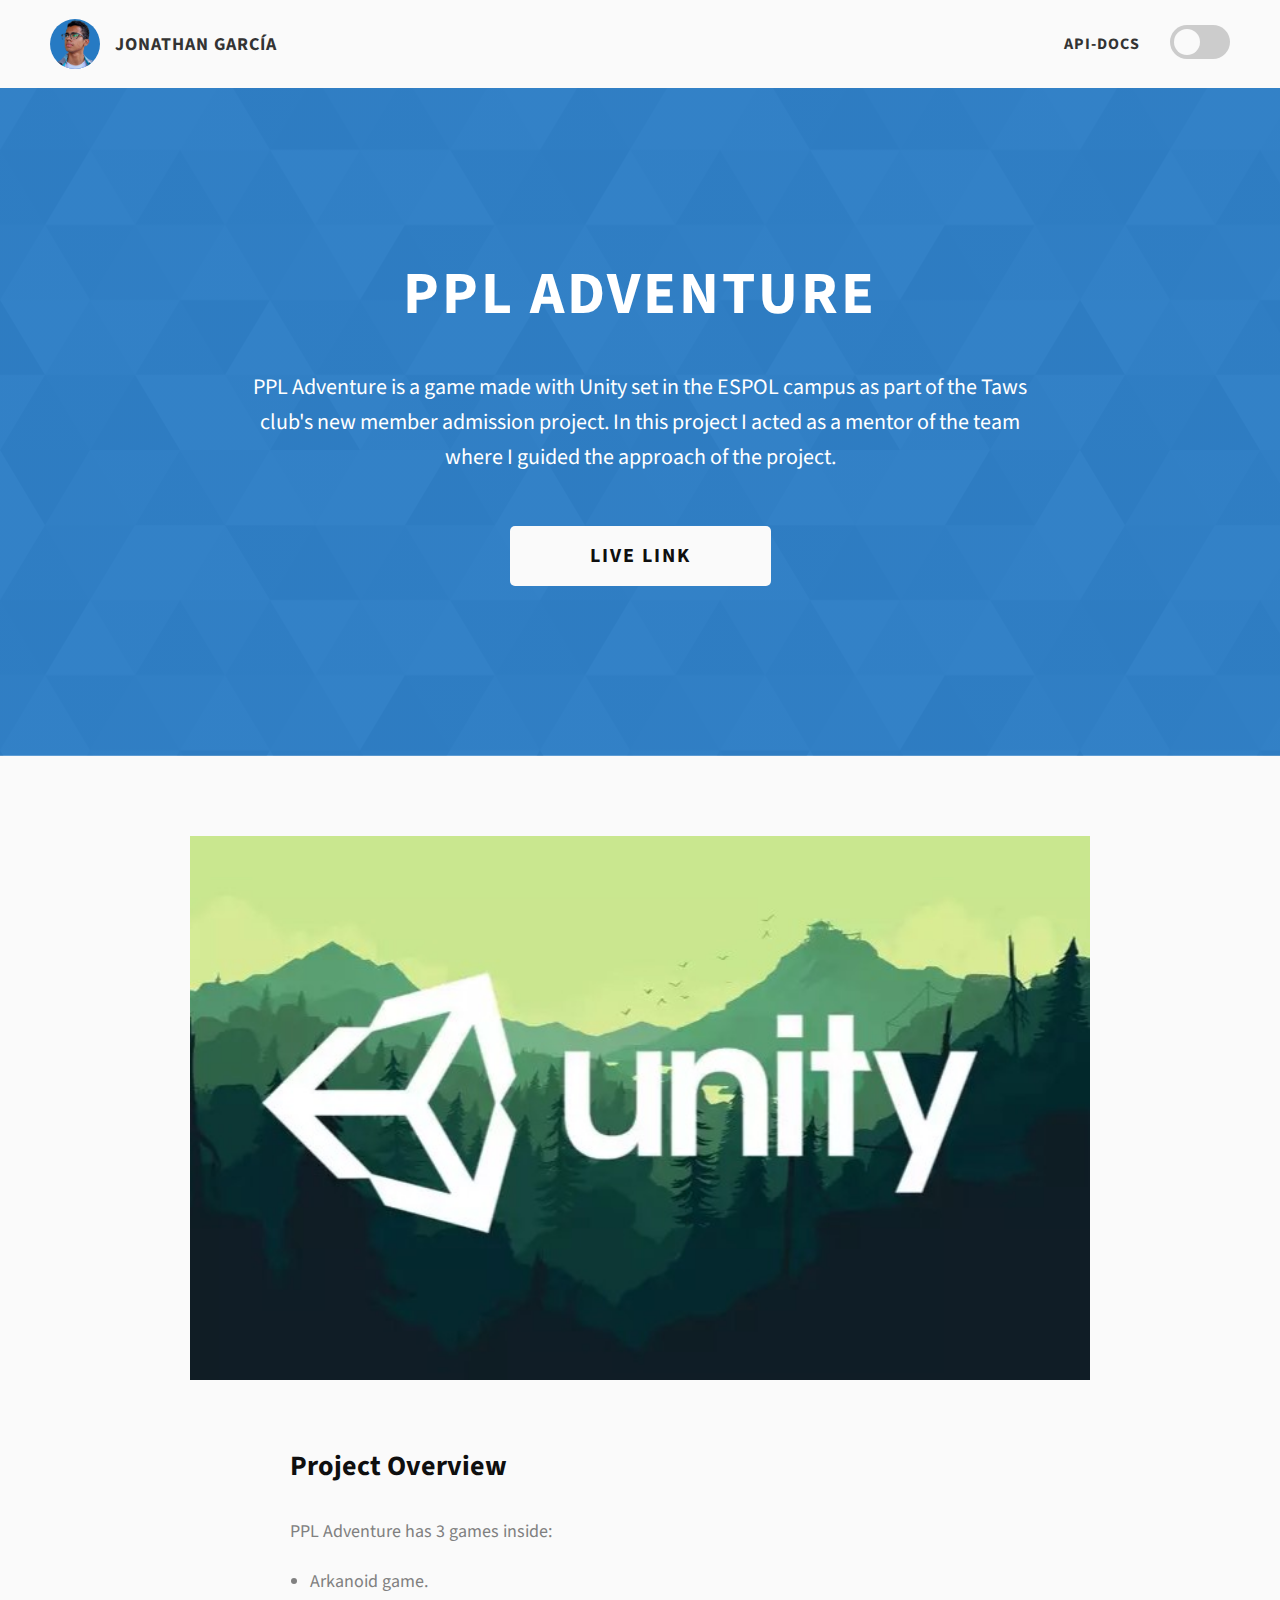
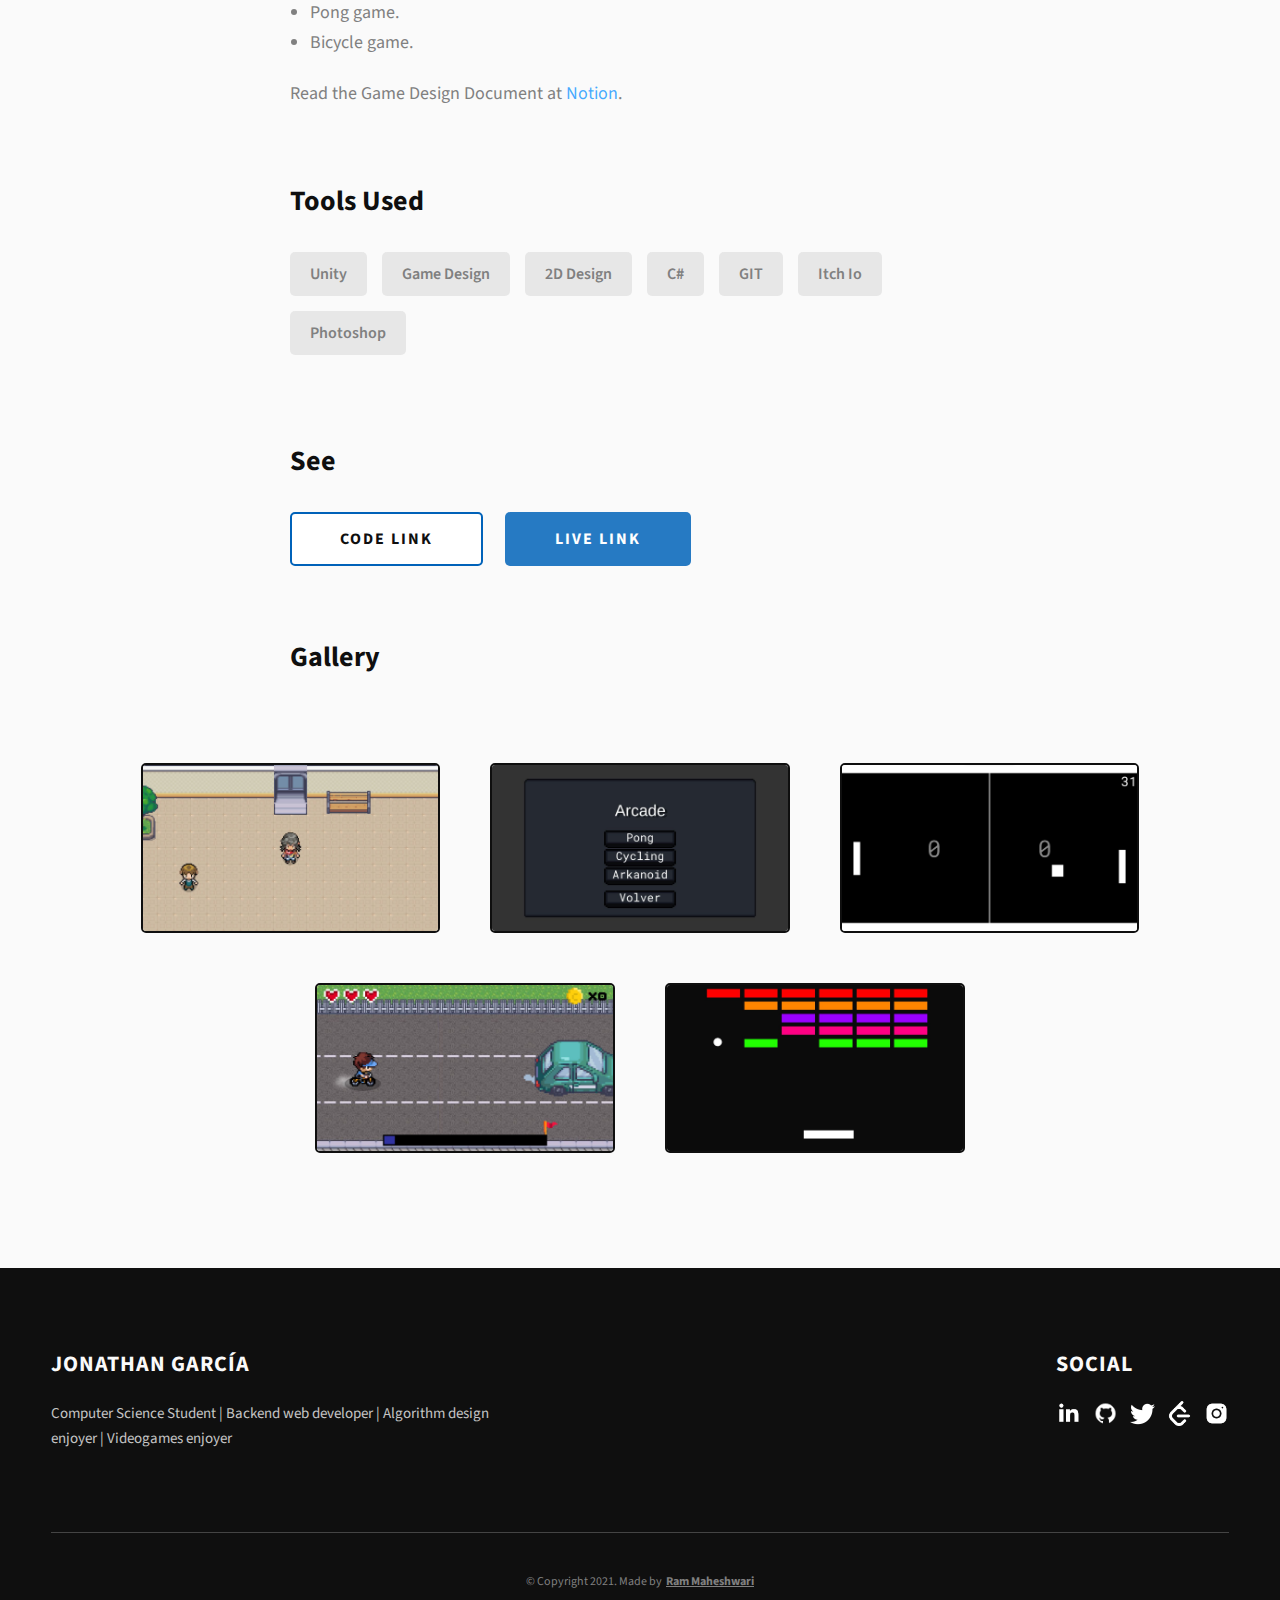
==== views/ppl-adventure.html @ 0473b44c "Added projects" ====
<!DOCTYPE html>
<html lang="en">

<head>
  <meta charset="UTF-8" />
  <meta name="viewport" content="width=device-width, initial-scale=1.0" />
  <meta http-equiv="X-UA-Compatible" content="ie=edge" />
  <title>PPL Adventure</title>
  <meta name="description" content="Case study page of PPL Adventure" />
  <link rel="icon" href="../assets/icons/page-icon.png" type="image/icon type">

  <link rel="stylesheet" href="../css/style.css" />

  <link rel="preconnect" href="https://fonts.googleapis.com" />
  <link rel="preconnect" href="https://fonts.gstatic.com" crossorigin />
  <link href="https://fonts.googleapis.com/css2?family=Source+Sans+Pro:wght@400;600;700;900&display=swap"
    rel="stylesheet" />
</head>

<body class="body-scroll">
  <header class="header">
    <div class="header__content">
      <div class="header__logo-container">
        <div class="header__logo-img-cont">
          <img src="../assets/png/perfil.png" alt="Logo Image" class="header__logo-img" />
        </div>
        <span class="header__logo-sub">Jonathan García</span>
      </div>
      <div class="header__main">
        <ul class="header__links">
          <li class="header__link-wrapper">
            <a href="../index.html" class="header__link"> API-Docs </a>
          </li>
          <li class="header__link-wrapper">
            <label class="theme-switch" for="checkbox">
              <input type="checkbox" id="checkbox" />
              <div class="slider round"></div>
            </label>
          </li>
        </ul>
        <div class="header__main-ham-menu-cont">
          <img src="ppl-adventure.html./assets/svg/ham-menu.svg" alt="hamburger menu" class="header__main-ham-menu" />
          <img src="ppl-adventure.html./assets/svg/ham-menu-close.svg" alt="hamburger menu close"
            class="header__main-ham-menu-close d-none" />
        </div>
      </div>
    </div>
    <div class="header__sm-menu">
      <div class="header__sm-menu-content">
        <ul class="header__sm-menu-links">
          <li class="header__sm-menu-link">
            <a href="ppl-adventure.html./index.html"> API-Docs </a>
          </li>

          <li class="">
            <div class="header__sm-menu-toggle">
              <label class="theme-switch" for="checkbox">
                <input type="checkbox" id="checkbox" />
                <div class="slider round"></div>
              </label>
            </div>
          </li>
        </ul>
      </div>
    </div>
  </header>
  <section class="project-cs-hero">
    <div class="project-cs-hero__content">
      <h1 class="heading-primary">PPL Adventure</h1>
      <div class="project-cs-hero__info">
        <p class="text-primary">
          PPL Adventure is a game made with Unity set in the ESPOL campus
          as part of the Taws club's new member admission project. In this
          project I acted as a mentor of the team where I guided the approach of the project.
        </p>
      </div>
      <div class="project-cs-hero__cta">
        <a href="https://elpitagoras.itch.io/ppl-adventure" class="btn btn--bg" target="_blank">Live Link</a>
      </div>
    </div>
  </section>
  <section class="project-details">
    <div class="main-container">
      <div class="project-details__content">
        <div class="project-details__showcase-img-cont">
          <img src="../assets/projects-imgs/unity.jpg" alt="Project Image" class="project-details__showcase-img" />
        </div>
        <div class="project-details__content-main">
          <div class="project-details__desc">
            <h3 class="project-details__content-title">Project Overview</h3>
            <p class="project-details__desc-para">
              PPL Adventure has 3 games inside:
            </p>
            <ul class="project-details__desc-para">
              <li>Arkanoid game.</li>
              <li>Pong game.</li>
              <li>Bicycle game.</li>
            </ul>
            <p class="project-details__desc-para">
              Read the Game Design Document at <a
                href="https://pitagoras.notion.site/Videojuego-en-Unity-b7e32dd5b83f4e34993fce6c4bf59547"
                target="_blank">Notion</a>.
            </p>
          </div>
          <div class="project-details__tools-used">
            <h3 class="project-details__content-title">Tools Used</h3>
            <div class="skills">
              <div class="skills__skill">Unity</div>
              <div class="skills__skill">Game Design</div>
              <div class="skills__skill">2D Design</div>
              <div class="skills__skill">C#</div>
              <div class="skills__skill">GIT</div>
              <div class="skills__skill">Itch Io</div>
              <div class="skills__skill">Photoshop</div>
            </div>
          </div>
          <div class="project-details__links">
            <h3 class="project-details__content-title">See</h3>
            <a href="https://github.com/Taws-Espol/PreTawsG5-Unity"
              class="btn btn--med btn--theme-inv project-details__links-btn" target="_blank">Code Link</a>
            <a href="https://elpitagoras.itch.io/ppl-adventure"
              class="btn btn--med btn--theme project-details__links-btn" target="_blank">Live Link</a>
          </div>
          <h3 class="project-details__content-title">Gallery</h3>
        </div>
      </div>
      <div class="project-details__gallery">
        <div class="gallery">
          <img class="gallery__photo" src="../assets/projects-imgs/ppl-1.jpg" alt="ER Schema" loading="lazy">
          <img class="gallery__photo" src="../assets/projects-imgs/ppl-2.jpg" alt="ER Schema" loading="lazy">
          <img class="gallery__photo" src="../assets/projects-imgs/ppl-3.jpg" alt="ER Schema" loading="lazy">
          <img class="gallery__photo" src="../assets/projects-imgs/ppl-4.jpg" alt="ER Schema" loading="lazy">
          <img class="gallery__photo" src="../assets/projects-imgs/ppl-5.jpg" alt="ER Schema" loading="lazy">
        </div>
      </div>
    </div>
  </section>
  <footer class="main-footer">
    <div class="main-container">
      <div class="main-footer__upper">
        <div class="main-footer__row main-footer__row-1">
          <h2 class="heading heading-sm main-footer__heading-sm">
            <span>Social</span>
          </h2>
          <div class="main-footer__social-cont">
            <a target="_blank" rel="noreferrer" href="https://www.linkedin.com/in/jonathan-garcia-elpi/">
              <img class="main-footer__icon" src="../assets/png/linkedin-ico.png" alt="icon" />
            </a>
            <a target="_blank" rel="noreferrer" href="https://github.com/ElPitagoras14">
              <img class="main-footer__icon" src="../assets/png/github-ico.png" alt="icon" />
            </a>
            <a target="_blank" rel="noreferrer" href="https://twitter.com/ElPitagoras14">
              <img class="main-footer__icon" src="../assets/png/twitter-ico.png" alt="icon" />
            </a>
            <a target="_blank" rel="noreferrer" href="https://leetcode.com/ElPitagoras14/">
              <img class="main-footer__icon" src="../assets/png/leetcode-ico.png" alt="icon" />
            </a>
            <a target="_blank" rel="noreferrer" href="https://www.instagram.com/_afjhony/">
              <img class="main-footer__icon main-footer__icon--mr-none" src="../assets/png/insta-ico.png" alt="icon" />
            </a>
          </div>
        </div>
        <div class="main-footer__row main-footer__row-2">
          <h4 class="heading heading-sm text-lt">Jonathan García</h4>
          <p class="main-footer__short-desc">
            Computer Science Student | Backend web developer | Algorithm design enjoyer | Videogames enjoyer
          </p>
        </div>
      </div>

      <div class="main-footer__lower">
        &copy; Copyright 2021. Made by
        <a rel="noreferrer" target="_blank" href="https://rammaheshwari.com">Ram Maheshwari</a>
      </div>
    </div>
  </footer>
  <script src="../js/index.js"></script>
</body>

</html>
---- css/style.css ----
/*
0 - 600px:      Phone
600 - 900px:    Tablet portrait
900 - 1200px:   Tablet landscape
[1200 - 1800] is where our normal styles apply
1800px + :      Big desktop
$breakpoint arguement choices:
- phone
- tab-port
- tab-land
- big-desktop

Inside media queries 1em is always 16px i.e 1em = 16px at every screen size only inside media queries
*/

:root {
  --bg-color-1: #fafafa;
  --bg-color-2: #fafafa;

  --footer-bg: #0f0f0f;
  --text-footer-color: #fafafa;
  --text-footer-desc-color: #fafafac8;

  --text-color-1: #0f0f0f;
  --text-color-2: #808080;
  --text-btn-color: #ffffff;
  --text-header-color: #ffffff;
  --text-contact-color: #666666;
  --text-link-color: #333333;

  --operative-color: #0063b9d9;
  --link-hover: #269affd9;

  --gradient-left: #0062b9cc;
  --gradient-right: #0062b9cc;

  --enfasis-1: #ffffff3d;
  --enfasis-2: #99999933;
  --enfasis-3: #ffffff;

  --scroll-bar: #fafafa;
  --btn-border: #0062b9;
}

[data-theme="dark"] {
  --bg-color-1: #0f0f0f;
  --bg-color-2: #131313;

  --text-color-1: #fafafa;
  --text-color-2: #fafafac8;
  --text-btn-color: #fafafa;
  --text-header-color: #ffffff;
  --text-contact-color: #fafafac8;
  --text-link-color: #fafafa;

  --operative-color: #0063b9e0;
  --link-hover: #269affd9;

  --gradient-left: #075192c8;
  --gradient-right: #075192c8;

  --enfasis-1: #ffffff3d;
  --enfasis-2: #ffffff29;
  --enfasis-3: #ffffff14;

  --scroll-bar: #0f0f0f;
  --btn-border: #ffffff14;
}


*,
*::after,
*::before {
  margin: 0;
  padding: 0;
  box-sizing: inherit;
  font-family: inherit;
}

html {
  font-size: 62.5%;
  scroll-behavior: smooth;
}

@media only screen and (max-width: 75em) {
  html {
    font-size: 59%;
  }
}

@media only screen and (max-width: 56.25em) {
  html {
    font-size: 56%;
  }
}

@media only screen and (min-width: 112.5em) {
  html {
    font-size: 65%;
  }
}


body {
  color: var(--text-color-1);
  box-sizing: border-box;
  position: relative;
  line-height: 1.5;
  font-family: sans-serif;
  overflow-x: hidden;
  overflow-y: scroll;
  font-family: 'Source Sans Pro', sans-serif;
}

a {
  text-decoration: none;
  color: inherit;
}

li {
  list-style: none;
}

input:focus,
button:focus,
a:focus,
textarea:focus {
  outline: none;
}

button {
  border: none;
  cursor: pointer;
}

textarea {
  resize: none;
}

.body-scroll::-webkit-scrollbar {
  width: 5px;
}

.body-scroll::-webkit-scrollbar-track {
  -webkit-box-shadow: inset 10px 10px 8px var(--scroll-bar);
}

.body-scroll::-webkit-scrollbar-thumb {
  background-color: var(--operative-color);
}

.heading-primary {
  color: var(--text-header-color);
  font-size: 6rem;
  text-transform: uppercase;
  letter-spacing: 3px;
  text-align: center;
}

@media only screen and (max-width: 37.5em) {
  .heading-primary {
    font-size: 4.5rem;
  }
}

.heading-sec__mb-bg {
  margin-bottom: 11rem;
}

@media only screen and (max-width: 56.25em) {
  .heading-sec__mb-bg {
    margin-bottom: 8rem;
  }
}

.heading-sec__mb-med {
  margin-bottom: 9rem;
}

@media only screen and (max-width: 56.25em) {
  .heading-sec__mb-med {
    margin-bottom: 8rem;
  }
}

.heading-sec__main {
  display: block;
  font-size: 4rem;
  text-transform: uppercase;
  letter-spacing: 1px;
  letter-spacing: 3px;
  text-align: center;
  margin-bottom: 3.5rem;
  position: relative;
}

.heading-sec__main--lt {
  color: var(--text-header-color);
}

.heading-sec__main--lt::after {
  content: '';
  background: var(--bg-color-2) !important;
}

.heading-sec__main::after {
  content: '';
  position: absolute;
  top: calc(100% + 1.5rem);
  height: 5px;
  width: 3rem;
  background: var(--operative-color);
  left: 50%;
  transform: translateX(-50%);
  border-radius: 5px;
}

@media only screen and (max-width: 37.5em) {
  .heading-sec__main::after {
    top: calc(100% + 1.2rem);
  }
}

.heading-sec__sub {
  display: block;
  text-align: center;
  color: var(--text-color-2);
  font-size: 2rem;
  font-weight: 500;
  max-width: 80rem;
  margin: auto;
  line-height: 1.6;
}

@media only screen and (max-width: 37.5em) {
  .heading-sec__sub {
    font-size: 1.8rem;
  }
}

.heading-sec__sub--lt {
  color: var(--text-header-color);
}

.heading-sm {
  font-size: 2.2rem;
  text-transform: uppercase;
  letter-spacing: 1px;
}

.main-container {
  max-width: 120rem;
  margin: auto;
  width: 92%;
  padding: 0 0 3rem 0;
}

.btn {
  background: var(--bg-color-2);
  color: var(--text-color-1);
  text-transform: uppercase;
  letter-spacing: 2px;
  display: inline-block;
  font-weight: 700;
  border-radius: 5px;
  transition: transform .3s;
}

.btn:hover {
  transform: translateY(-3px);
}

.btn--bg {
  padding: 1.5rem 8rem;
  font-size: 2rem;
}

.btn--med {
  padding: 1.5rem 5rem;
  font-size: 1.6rem;
}

.btn--theme {
  background: var(--operative-color);
  color: var(--text-btn-color);
}

.btn--theme-inv {
  color: var(--text-color-1);
  background: var(--enfasis-3);
  border: 2px solid var(--btn-border);
  box-shadow: none;
  padding: calc(1.5rem - 2px) calc(5rem - 2px);
}

.sec-pad {
  padding: 6rem 0;
}

@media only screen and (max-width: 56.25em) {
  .sec-pad {
    padding: 8rem 0;
  }
}

.text-primary {
  color: var(--text-header-color);
  font-size: 2.2rem;
  text-align: center;
  width: 100%;
  line-height: 1.6;
}

@media only screen and (max-width: 37.5em) {
  .text-primary {
    font-size: 2rem;
  }
}

.d-none {
  display: none;
}

.home-hero {
  color: var(--bg-color-2);
  background: linear-gradient(to right, var(--gradient-left), var(--gradient-right)), url(../../assets/svg/common-bg.svg);
  background-position: center;
  height: 100vh;
  min-height: 80rem;
  max-height: 120rem;
  position: relative;
}

@media only screen and (max-width: 37.5em) {
  .home-hero {
    height: unset;
    min-height: unset;
  }
}

.home-hero__socials {
  position: absolute;
  top: 50%;
  border: 2px solid var(--enfasis-1);
  border-left: 2px solid var(--enfasis-1);
  transform: translateY(-50%);
}

@media only screen and (max-width: 56.25em) {
  .home-hero__socials {
    display: none;
  }
}

.home-hero__mouse-scroll-cont {
  position: absolute;
  bottom: 3%;
  left: 50%;
  transform: translateX(-50%);
}

@media only screen and (max-width: 37.5em) {
  .home-hero__mouse-scroll-cont {
    display: none;
  }
}

.home-hero__social {
  width: 5rem;
}

.home-hero__social-icon-link {
  width: 100%;
  display: block;
  padding: 1.2rem;
  border-bottom: 2px solid var(--enfasis-1);
  transition: background .3s;
}

.home-hero__social-icon-link:hover {
  background: rgba(248, 248, 248, 0.1);
}

.home-hero__social-icon-link--bd-none {
  border-bottom: 0;
}

.home-hero__social-icon {
  width: 100%;
}

.home-hero__content {
  position: absolute;
  top: 50%;
  left: 50%;
  transform: translate(-50%, -50%);
  max-width: 90rem;
  width: 92%;
}

@media only screen and (max-width: 37.5em) {
  .home-hero__content {
    padding: 19rem 0 13rem 0;
    margin: auto;
    position: static;
    transform: translate(0, 0);
  }
}

.home-hero__info {
  margin: 3rem auto 0 auto;
  max-width: 80rem;
}

.home-hero__cta {
  margin-top: 5rem;
  text-align: center;
}

.about {
  background: var(--bg-color-1);
  color: var(--text-color-1);
}

.about__content {
  display: grid;
  grid-template-columns: 1fr 1fr;
  grid-gap: 10rem;
}

@media only screen and (max-width: 56.25em) {
  .about__content {
    grid-template-columns: 1fr;
    grid-gap: 8rem;
  }
}

.about__content-title {
  font-weight: 700;
  font-size: 2.8rem;
  margin-bottom: 3rem;
}

@media only screen and (max-width: 37.5em) {
  .about__content-title {
    font-size: 2.4rem;
  }
}

.about__content-details-para {
  font-size: 1.8rem;
  color: var(--text-color-2);
  max-width: 60rem;
  line-height: 1.7;
  margin-bottom: 1rem;
}

.about__content-details-para--hl {
  font-weight: 700;
  margin: 0 3px;
}

.about__content-details-para:last-child {
  margin-bottom: 4rem;
}

.projects__row {
  border-radius: 5px;
  background-color: var(--bg-color-2);
  color: var(--text-color-1);
  display: grid;
  grid-template-columns: 1.5fr 1fr;
  grid-gap: 5rem;
  margin-bottom: 11rem;
}

.project-details {
  background-color: var(--bg-color-1);
}


@media only screen and (max-width: 56.25em) {
  .projects__row {
    grid-template-columns: 1fr;
    grid-gap: 2rem;
    margin-bottom: 8rem;
  }
}

@media only screen and (max-width: 56.25em) {
  .projects__row {
    text-align: center;
  }
}

.projects__row:last-child {
  margin-bottom: 0;
}

.projects__row-img-cont {
  overflow: hidden;
  background-color: #fafafa;
  border-radius: 5px;
}

.projects__row-img {
  width: 100%;
  display: block;
  object-fit: cover;
}

.projects__row-content {
  padding: 2rem 0;
  display: flex;
  justify-content: center;
  flex-direction: column;
  align-items: flex-start;
}

@media only screen and (max-width: 56.25em) {
  .projects__row-content {
    align-items: center;
  }
}

.projects__row-content-title {
  font-weight: 700;
  font-size: 2.8rem;
  margin-bottom: 2rem;
}

@media only screen and (max-width: 37.5em) {
  .projects__row-content-title {
    font-size: 2.4rem;
  }
}

.projects__row-content-desc {
  font-size: 1.8rem;
  color: var(--text-color-2);
  max-width: 60rem;
  line-height: 1.7;
  margin-bottom: 3rem;
  margin-right: 3rem;
}

@media only screen and (max-width: 37.5em) {
  .projects__row-content-desc {
    font-size: 1.7rem;
  }
}

@media only screen and (max-width: 56.25em) {
  .projects__row-content-desc {
    margin-right: 0rem;
  }
}

.contact {
  background: linear-gradient(to right, var(--gradient-left), var(--gradient-right)), url(../../assets/svg/common-bg.svg);
  background-size: cover;
  background-position: center;
}

.contact__form-container {
  background: var(--bg-color-2);
  padding: 4rem;
  margin-top: 6rem;
  max-width: 80rem;
  text-align: right;
  width: 95%;
  border-radius: 5px;
  margin: 5rem auto 0 auto;
}

@media only screen and (max-width: 37.5em) {
  .contact__form-container {
    padding: 3rem;
  }
}

.contact__form-field {
  margin-bottom: 4rem;
}

@media only screen and (max-width: 37.5em) {
  .contact__form-field {
    margin-bottom: 3rem;
  }
}

.contact__form-label {
  color: var(--text-contact-color);
  font-size: 1.4rem;
  letter-spacing: 1px;
  font-weight: 700;
  margin-bottom: 1rem;
  display: block;
  text-align: left;
}

.contact__form-input {
  color: var(--text-color-2);
  padding: 2rem;
  width: 100%;
  border: 1px solid var(--enfasis-3);
  font-size: 1.6rem;
  letter-spacing: 0px;
  background: var(--enfasis-3);
  border-radius: 5px;
  font-weight: 600;
  /* Code for Modern Browsers */
  /* Code for WebKit, Blink, Edge */
  /* Code for Internet Explorer 10-11 */
  /* Code for Microsoft Edge */
  /* Code for Mozilla Firefox 4 to 18 */
  /* Code for Mozilla Firefox 19+ */
}

.contact__form-input::placeholder {
  color: #999;
  font-weight: 600;
  font-size: 1.6rem;
}

.contact__form-input::-webkit-input-placeholder {
  color: #999;
  font-weight: 600;
  font-size: 1.6rem;
}

.contact__form-input:-ms-input-placeholder {
  color: #999;
  font-weight: 600;
  font-size: 1.6rem;
}

.contact__form-input::-ms-input-placeholder {
  color: #999;
  font-weight: 600;
  font-size: 1.6rem;
}

.contact__form-input:-moz-placeholder {
  opacity: 1;
  color: #999;
  font-weight: 600;
  font-size: 1.6rem;
}

.contact__form-input::-moz-placeholder {
  opacity: 1;
  color: #999;
  font-weight: 600;
  font-size: 1.6rem;
}

.contact__btn {
  width: 30%;
  padding: 2rem 4rem;
  font-size: 1.6rem;
}

@media only screen and (max-width: 37.5em) {
  .contact__btn {
    width: 100%;
  }
}

.projects {
  background-color: var(--bg-color-1);
}

.project-cs-hero {
  color: var(--bg-color-2);
  background: linear-gradient(to right, var(--gradient-left), var(--gradient-right)), url(../../assets/svg/common-bg.svg);
  background-size: cover;
  background-position: center;
  position: relative;
}

@media only screen and (max-width: 37.5em) {
  .project-cs-hero {
    height: unset;
    min-height: unset;
  }
}

.project-cs-hero__content {
  padding: 25rem 0 17rem 0;
  max-width: 90rem;
  width: 92%;
  margin: auto;
}

@media only screen and (max-width: 37.5em) {
  .project-cs-hero__content {
    padding: 19rem 0 13rem 0;
    margin: auto;
    position: static;
    transform: translate(0, 0);
  }
}

.project-cs-hero__info {
  margin: 3rem auto 0 auto;
  max-width: 80rem;
}

.project-cs-hero__cta {
  margin-top: 5rem;
  text-align: center;
}

.project-details__content {
  padding: 8rem 0 0rem 0;
  max-width: 90rem;
  margin: auto;
}

.project-details__content-title {
  font-weight: 700;
  font-size: 2.8rem;
  margin-bottom: 3rem;
}

@media only screen and (max-width: 37.5em) {
  .project-details__content-title {
    font-size: 2.4rem;
  }
}

.project-details__showcase-img-cont {
  width: 100%;
  margin-bottom: 6rem;
}

.project-details__showcase-img {
  width: 100%;
  background-color: #fafafa;
}

.project-details__content-main {
  width: 100%;
  max-width: 70rem;
  margin: auto;
}

.project-details__desc {
  margin: 0 0 7rem 0;
}

.project-details__desc-para {
  font-size: 1.8rem;
  line-height: 1.7;
  color: var(--text-color-2);
  margin-bottom: 2rem;
}

ul.project-details__desc-para li{
  list-style-type: disc;
  margin: 0 0 0 2rem;
}

.project-details__desc-para > a {
  color: var(--link-hover);
}

.project-details__tools-used {
  margin: 0 0 7rem 0;
}

.project-details__tools-used-list {
  display: flex;
  flex-wrap: wrap;
}

.project-details__tools-used-item {
  padding: 1rem 2rem;
  margin-bottom: 1.5rem;
  margin-right: 1.5rem;
  font-size: 1.6rem;
  background: rgba(153, 153, 153, 0.2);
  border-radius: 5px;
  font-weight: 600;
  color: #777;
}

.project-details__links {
  margin: 0 0 7rem 0;
}

.project-details__gallery {
  padding: 0 0 3rem 0;
}

.gallery {
  display: flex;
  flex-wrap: wrap;
  justify-content: center;
  margin: 0 0;
  padding: 3rem 0;
  background-color: var(--bg-color-1);
}

.gallery__photo {
  margin: 2.5rem;
  height: 17rem;
  transition: transform 0.5s;
  border: 2px solid var(--footer-bg);
  border-radius: 5px;
}

.gallery__photo:hover {
  transform: scale(1.5);
}

@media only screen and (max-width: 56.25em) {
  .project-details__gallery {
    padding: 1rem 0 3rem 0;
  }
  .gallery__photo {
    height: 25rem;
  }
  .gallery {
    margin: 0 3.5rem;
  }
}

@media (pointer: coarse) {
  .gallery__photo:hover {
    transform: none;
  }
}

.project-details__links-btn {
  margin-right: 2rem;
}

@media only screen and (max-width: 37.5em) {
  .project-details__links-btn {
    margin-right: 0;
    width: 70%;
    margin-bottom: 2rem;
    text-align: center;
  }
}

.project-details__links-btn:last-child {
  margin: 0;
}

@media only screen and (max-width: 37.5em) {
  .project-details__links-btn:last-child {
    margin: 0;
  }
}

.header {
  position: fixed;
  width: 100%;
  z-index: 1000;
  background: #000;
  background: var(--bg-color-2);
}

.header__content {
  display: flex;
  align-items: center;
  justify-content: space-between;
  padding: 1rem 5rem;
}

@media only screen and (max-width: 56.25em) {
  .header__content {
    padding: 0 2rem;
  }
}

.header__logo-container {
  display: flex;
  align-items: center;
  cursor: pointer;
  color: var(--text-link-color);
  transition: color .3s;
}

.header__logo-container:hover {
  color: var(--link-hover);
}

.header__logo-img-cont {
  width: 5rem;
  height: 5rem;
  border-radius: 50px;
  overflow: hidden;
  margin-right: 1.5rem;
  background: var(--operative-color)
}

@media only screen and (max-width: 56.25em) {
  .header__logo-img-cont {
    width: 4.5rem;
    height: 4.5rem;
    margin-right: 1.2rem;
  }
}

.header__logo-img {
  width: 100%;
  height: 100%;
  object-fit: cover;
  object-position: center;
  display: block;
}

.header__logo-sub {
  font-size: 1.8rem;
  text-transform: uppercase;
  font-weight: 700;
  letter-spacing: 1px;
}

.header__links {
  display: flex;
  align-items: center;
}

@media only screen and (max-width: 37.5em) {
  .header__links {
    display: none;
  }
}

.header__link {
  padding: 2.2rem 3rem;
  display: inline-block;
  font-size: 1.6rem;
  color: var(--text-link-color);
  text-transform: uppercase;
  letter-spacing: 1px;
  font-weight: 700;
  transition: color .3s;
}

.header__link:hover {
  color: var(--link-hover)
}

@media only screen and (max-width: 56.25em) {
  .header__link {
    padding: 3rem 1.8rem;
    font-size: 1.5rem;
  }
}

.header__main-ham-menu-cont {
  display: none;
  width: 3rem;
  padding: 2.2rem 0;
}

@media only screen and (max-width: 37.5em) {
  .header__main-ham-menu-cont {
    display: block;
  }
}

.header__main-ham-menu {
  width: 100%;
}

.header__main-ham-menu-close {
  width: 100%;
}

.header__sm-menu {
  background: var(--bg-color-2);
  position: absolute;
  width: 100%;
  top: 100%;
  visibility: hidden;
  opacity: 0;
  transition: all .3s;
}

.header__sm-menu--active {
  visibility: hidden;
  opacity: 0;
}

@media only screen and (max-width: 37.5em) {
  .header__sm-menu--active {
    visibility: visible;
    opacity: 1;
  }
}

.slider {
  background-color: #ccc;
  bottom: 0;
  cursor: pointer;
  left: 0;
  position: absolute;
  right: 0;
  top: 0;
  transition: .4s;
}

.slider:before {
  background-color: var(--bg-color-1);
  bottom: 4px;
  content: "";
  height: 26px;
  left: 4px;
  position: absolute;
  transition: .4s;
  width: 26px;
}

input:checked+.slider {
  background-color: var(--text-btn-color);
}

input:checked+.slider:before {
  transform: translateX(26px);
}

.slider.round {
  border-radius: 34px;
}

.slider.round:before {
  border-radius: 50%;
}

.header__sm-menu-link a {
  display: block;
  text-decoration: none;
  padding: 2.5rem 3rem;
  font-size: 1.6rem;
  color: var(--text-link-color);
  text-align: right;
  border-bottom: 1px solid #eee;
  font-weight: 700;
  text-transform: uppercase;
  letter-spacing: 2px;
  transition: color .3s;
}

.header__sm-menu-toggle {
  display: block;
  text-decoration: none;
  padding: 2.5rem 3rem;
  font-size: 1.6rem;
  color: var(--text-link-color);
  text-align: right;
  border-bottom: 1px solid #eee;
  font-weight: 700;
  text-transform: uppercase;
  letter-spacing: 2px;
  transition: color .3s;
}


.header__sm-menu-link a:hover {
  color: var(--operative-color)
}

.header__sm-menu-link:first-child a {
  border-top: 1px solid #eee;
}

.header__sm-menu-link-last {
  border-bottom: 0;
}

.main-footer {
  background: var(--footer-bg);
  color: var(--text-footer-color);
}

.main-footer__upper {
  display: flex;
  justify-content: space-between;
  padding: 8rem 0;
}

@media only screen and (max-width: 56.25em) {
  .main-footer__upper {
    padding: 6rem 0;
  }
}

@media only screen and (max-width: 37.5em) {
  .main-footer__upper {
    display: block;
  }
}

.main-footer__row-1 {
  order: 2;
}

@media only screen and (max-width: 56.25em) {
  .main-footer__row-1 {
    margin-bottom: 5rem;
  }
}

.main-footer__row-2 {
  width: 40%;
  order: 1;
  max-width: 50rem;
}

@media only screen and (max-width: 56.25em) {
  .main-footer__row-2 {
    width: 100%;
  }
}

.main-footer__short-desc {
  margin-top: 2rem;
  color: var(--text-footer-desc-color);
  font-size: 1.5rem;
  line-height: 1.7;
}

.main-footer__social-cont {
  margin-top: 2rem;
}

.main-footer__icon {
  margin-right: 1rem;
  width: 2.5rem;
}

.main-footer__icon--mr-none {
  margin-right: 0;
}

.main-footer__lower {
  padding: 4rem 0;
  border-top: 1px solid #444;
  color: var(--text-color-2);
  font-size: 1.2rem;
  text-align: left;
  text-align: center;
}

.main-footer__lower a {
  text-decoration: underline;
  font-weight: bold;
  margin-left: 2px;
}

@media only screen and (max-width: 56.25em) {
  .main-footer__lower {
    padding: 3.5rem 0;
  }
}

.skills {
  display: flex;
  flex-wrap: wrap;
}

.skills__skill {
  padding: 1rem 2rem;
  margin-bottom: 1.5rem;
  margin-right: 1.5rem;
  font-size: 1.6rem;
  border-radius: 5px;
  background: var(--enfasis-2);
  font-weight: 600;
  color: var(--text-color-2);
}

.mouse {
  width: 25px;
  height: 40px;
  border: 2px solid #eee;
  border-radius: 60px;
  position: relative;
  overflow: hidden;
}

.mouse::before {
  content: '';
  width: 5px;
  height: 5px;
  position: absolute;
  top: 7px;
  left: 50%;
  transform: translateX(-50%);
  background-color: #eee;
  border-radius: 50%;
  opacity: 1;
  animation: wheel 1.3s infinite;
  -webkit-animation: wheel 1.3s infinite;
}

@keyframes wheel {
  to {
    opacity: 0;
    top: 27px;
  }
}

@-webkit-keyframes wheel {
  to {
    opacity: 0;
    top: 27px;
  }
}

.theme-switch-wrapper {
  display: flex;
  align-items: center;


}

.theme-switch {
  display: inline-block;
  height: 34px;
  position: relative;
  width: 60px;
}

.theme-switch input {
  display: none;
}
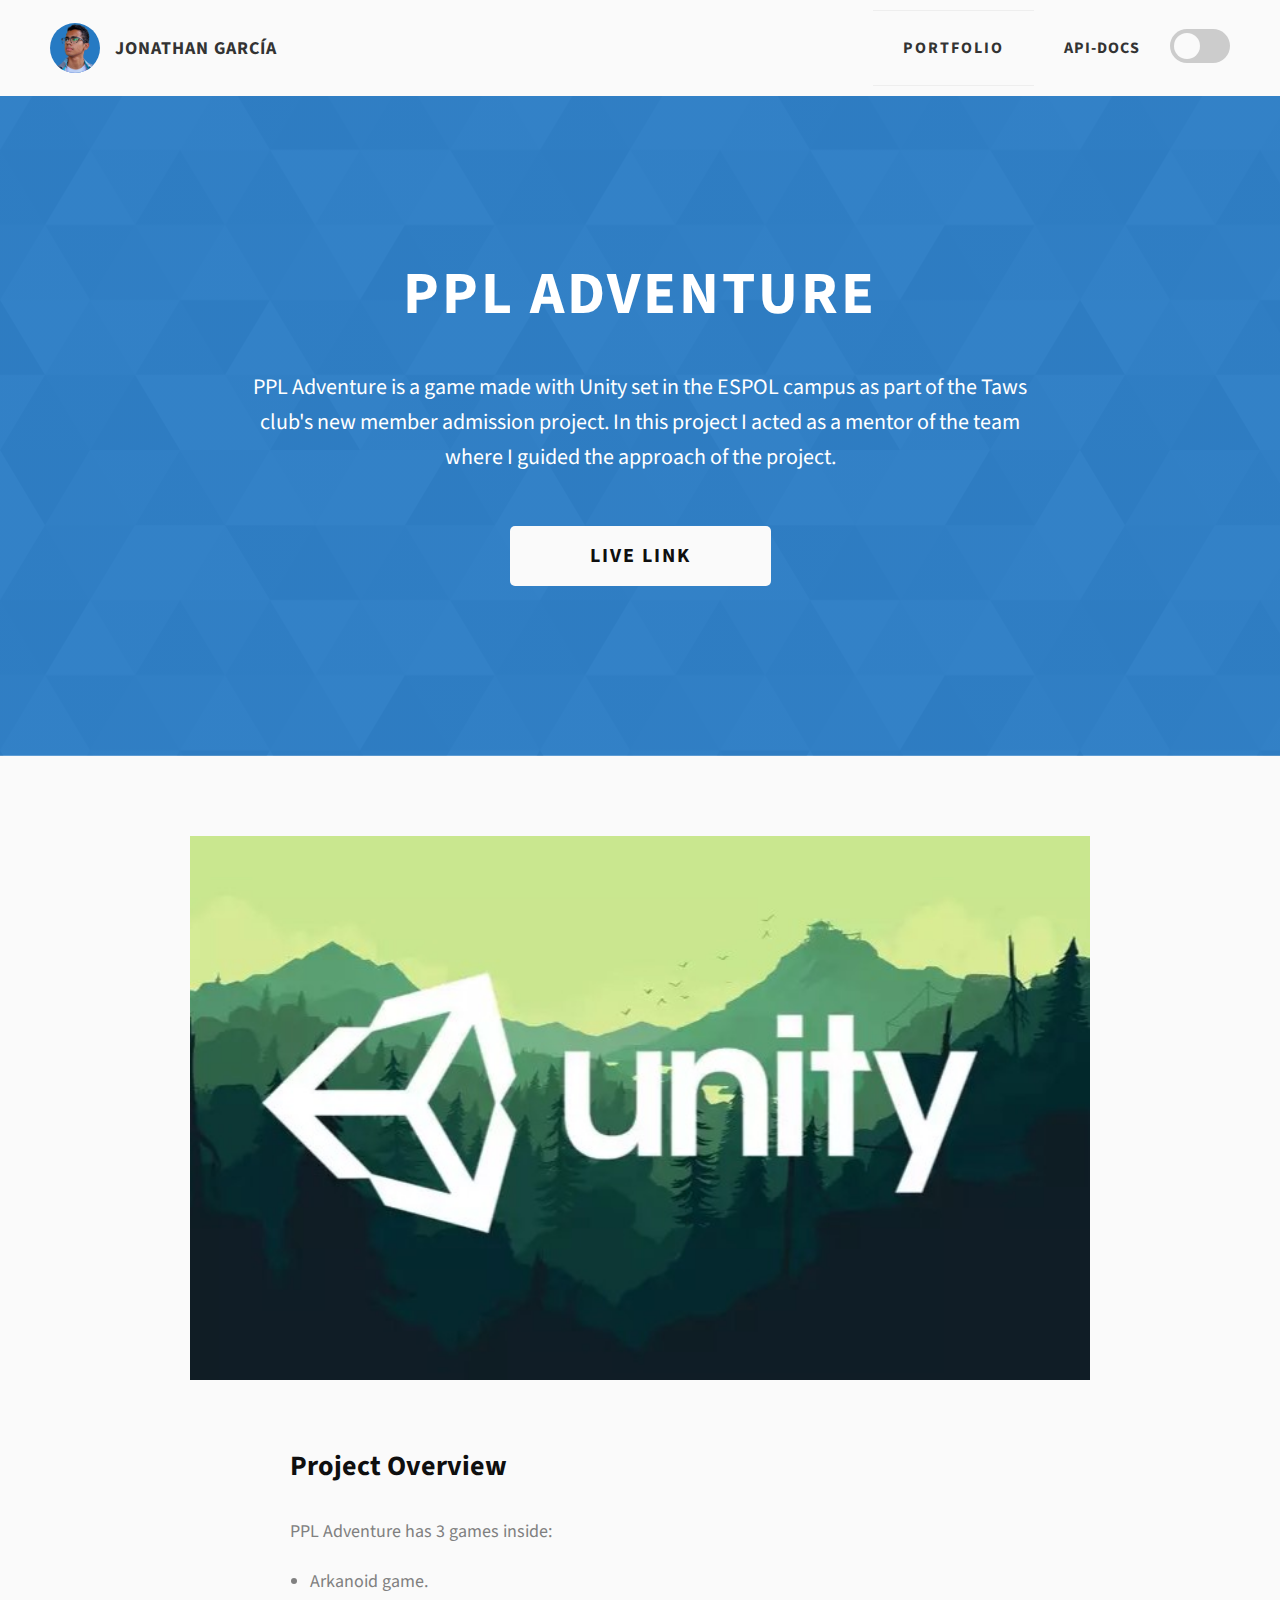
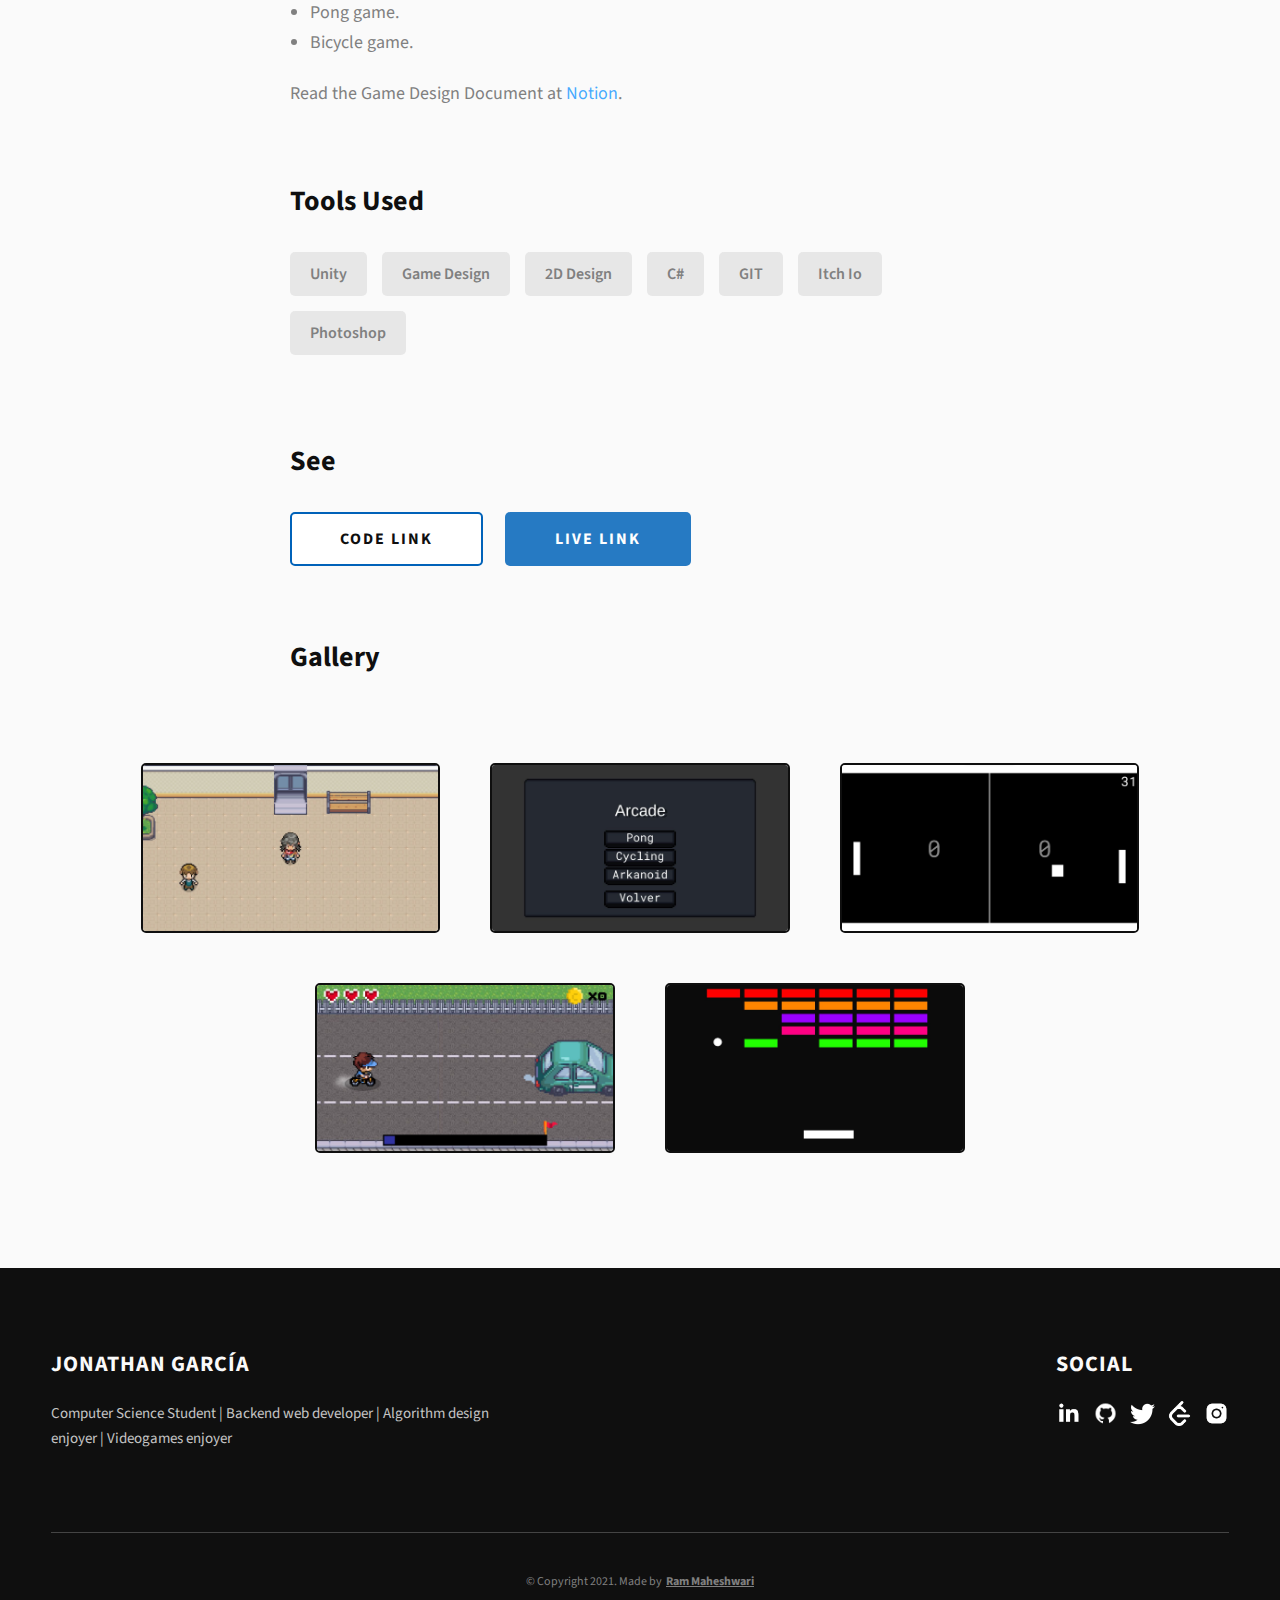
==== commit b5b68595: "Fixed connections" ====
--- a/views/ppl-adventure.html
+++ b/views/ppl-adventure.html
@@ -24,10 +24,13 @@
         <div class="header__logo-img-cont">
           <img src="../assets/png/perfil.png" alt="Logo Image" class="header__logo-img" />
         </div>
-        <span class="header__logo-sub">Jonathan García</span>
+        <span class="header__logo-sub"><a href="../index.html">Jonathan García</a></span>
       </div>
       <div class="header__main">
         <ul class="header__links">
+          <li class="header__sm-menu-link">
+            <a href="https://elpitagoras14.github.io/"> Portfolio </a>
+          </li>
           <li class="header__link-wrapper">
             <a href="../index.html" class="header__link"> API-Docs </a>
           </li>
@@ -49,7 +52,10 @@
       <div class="header__sm-menu-content">
         <ul class="header__sm-menu-links">
           <li class="header__sm-menu-link">
-            <a href="ppl-adventure.html./index.html"> API-Docs </a>
+            <a href="https://elpitagoras14.github.io/"> Portfolio </a>
+          </li>
+          <li class="header__sm-menu-link">
+            <a href="../index.html"> API-Docs </a>
           </li>
 
           <li class="">
